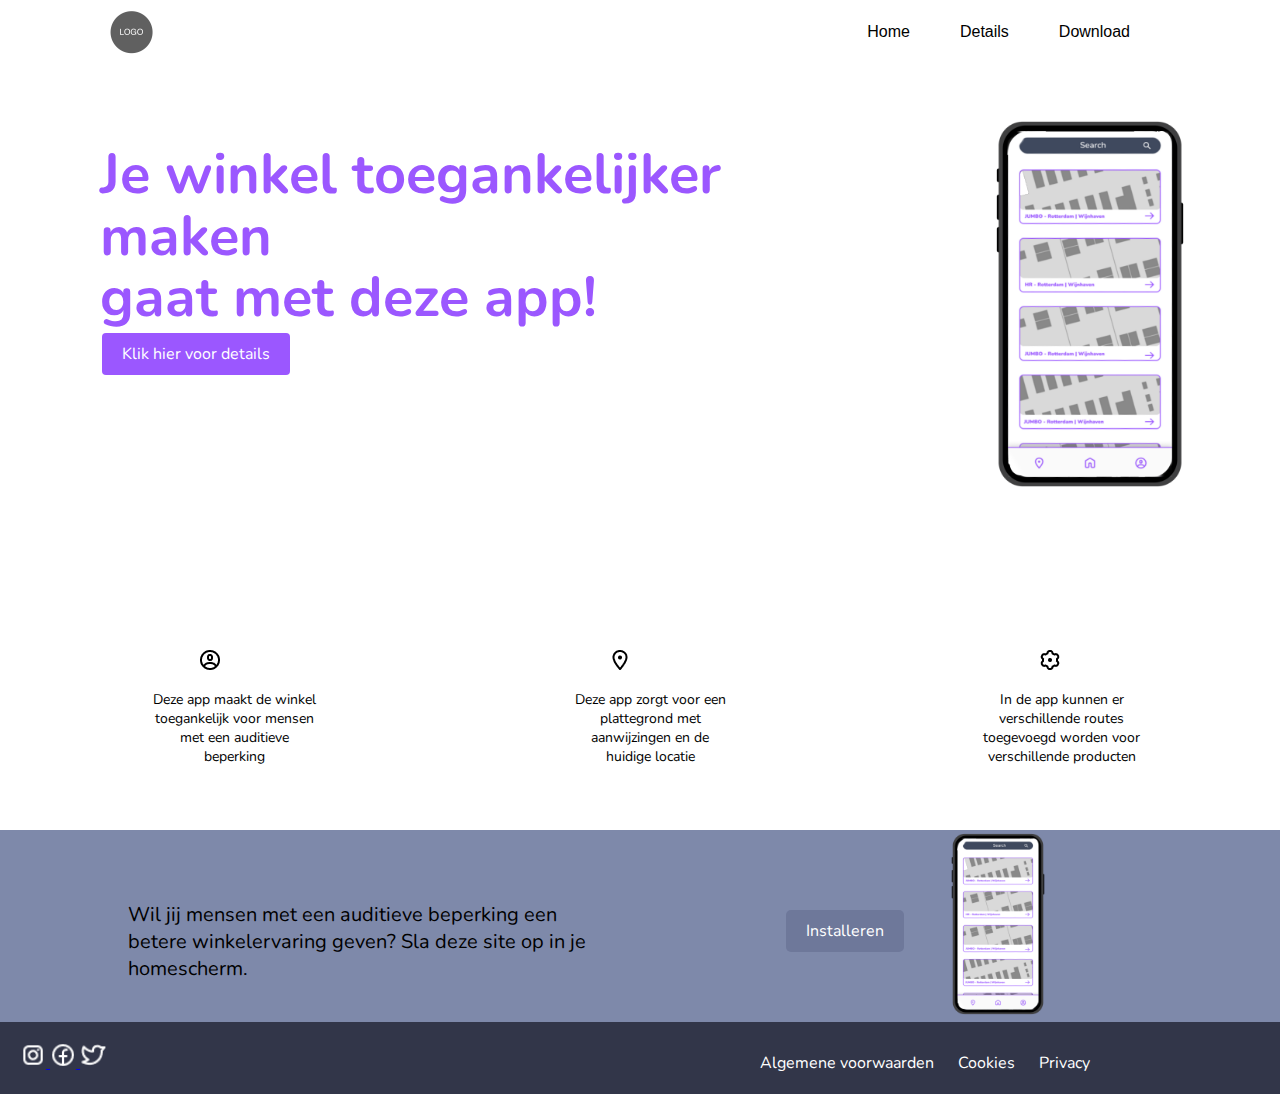
==== index.html @ b3289012 "Initial commit" ====
<!doctype html>
<html lang="en">
<head>
    <meta charset="UTF-8">
    <meta name="viewport" content="width=device-width, user-scalable=no, initial-scale=1.0, maximum-scale=1.0, minimum-scale=1.0">
    <meta http-equiv="X-UA-Compatible" content="ie=edge">
    <link rel="stylesheet" href="css/style.css">
    <script src="js/main.js"></script>
    <title>Document</title>
</head>
<body>
<header id="header">
    <nav>
        <img class="logo" src="img/logo.png">
        <div id="navButtons">
            <a href="" class="selected">Home</a>
            <a href="details.html">Details</a>
            <a href="#download">Download</a>
        </div>
    </nav>
    <div id="first">
        <div id="title">
            <h1>Je winkel toegankelijker maken</h1>
            <h1>gaat met deze app!</h1>
            <a href="details.html" class="detailButton">Klik hier voor details</a>
        </div>
        <div id="phone" class="phone">
            <img src="img/phone.png">
        </div>
    </div>
</header>
<section id="about">
    <div id="accesibility">
        <img src="img/accesibility.png">
        <p>Deze app maakt de winkel toegankelijk voor mensen met een auditieve beperking</p>
    </div>
    <div id="location">
        <img src="img/location.png">
        <p>Deze app zorgt voor een plattegrond met aanwijzingen en de huidige locatie</p>
    </div>
    <div id="settings">
        <img src="img/settings.png">
        <p>In de app kunnen er verschillende routes toegevoegd worden voor verschillende producten</p>
    </div>
</section>
<section id="download">
    <div id="downloadText">
        <p>Wil jij mensen met een auditieve beperking een betere winkelervaring geven? Sla deze site op in je homescherm.</p>
    </div>
    <div id="downloadImg">
    <a class="downloadButton" id="downloadButton">Installeren</a>
    </div>
    <div id="phoneImg">
        <img src="img/phone.png" alt="Smartphone">
    </div>
</section>

<!-- hidden divs -->
<div id="popup" class="popup">
    <div class="algemeneVoorwaarden">
        <span class="close">&times;</span>
        <h2>Algemene Voorwaarden</h2>
        <p>Lorem Ipsum is simply dummy text of the printing and typesetting industry. Lorem Ipsum has been the industry's standard dummy text ever since the 1500s, when an unknown printer took a galley of type and scrambled it to make a type specimen book. It has survived not only five centuries, but also the leap into electronic typesetting, remaining essentially unchanged. It was popularised in the 1960s with the release of Letraset sheets containing Lorem Ipsum passages, and more recently with desktop publishing software like Aldus PageMaker including versions of Lorem Ipsum.</p>
    </div>
</div>


<footer>
    <div id="footerContainer">
        <div id="socialMedia">
            <a href="https://www.instagram.com/">
                <img src="img/instagram.png">
            </a>
            <a href="https://www.facebook.com/">
                <img src="img/facebook.png">
            </a>
            <a href="https://twitter.com/">
                <img src="img/twitter.png">
            </a>
        </div>
        <div id="cookies">
            <a class="link terms">Algemene voorwaarden</a>
            <a class="link cookies">Cookies</a>
            <a class="link privacy">Privacy</a>

        </div>
    </div>
</footer>
</body>
</html>
---- css/style.css ----
@import url('https://fonts.googleapis.com/css2?family=Nunito:ital,wght@0,200..1000;1,200..1000&display=swap');

body {
    margin: 0;
    background-color: white;
}

p {
    font-family: "Nunito", sans-serif;
}

h1 {
    font-family: "Nunito", sans-serif;
    font-size: 56px;
    color: #9B57FF;
}

a {
    font-family: "Nunito", sans-serif;
}

header {
    background-color: #ffffff;
    padding-bottom: 100px;
}


.detailButton {
    background-color: #9B57FF;
    border: none;
    color: white;
    padding: 10px 20px;
    text-align: center;
    text-decoration: none;
    display: inline-block;
    font-size: 16px;
    margin: 4px 2px;
    cursor: pointer;
    border-radius: 4px;
    transition-duration: 0.4s;
}

.detailButton:hover {
    background-color: #2696D6;
}

nav {
    display: flex;
    justify-content: space-between;
}

nav img {
    padding-left: 100px;
    width: 5%;
}

nav a:hover{
    color: #36C1F6;
}

nav div {
    display: flex;
    justify-content: center;
    align-items: center;
    margin-right: 100px;
}

nav div a {
    margin-right: 50px;
    text-decoration: none;
    color: black;
    font-family: sans-serif;
}

#first {
    display: flex;
    justify-content: space-between;
}

h1 {
    margin: 0;
    line-height: 61.6px;
}

#title {
    margin-top: 80px;
    margin-left: 100px;
}

#phone img {
    margin-top: 50px;
    width: 100%;
}

#phone {
    width: 30%;
}

#map img{
    width: 60%;
    margin-top: 80px;
}

#about {
    padding-top: 50px;
    padding-bottom: 50px;
    display: flex;
    justify-content: center;
    align-items: center;
    text-align: center;
}

#about p{
    margin-left: 150px;
    font-size: 14px;
    width: 40%;
    text-align: center;
}


#about {
    opacity: 0;
    transition: opacity 1s ease;
}

#about.visible {
    opacity: 1;
}


#download {
    background-color: #7E89AA;
    display: flex;
}

#downloadText {
    width: 100%;
    margin-right: 13%;
    margin-left: 10%;
    margin-top: 4%;
}

#downloadText p {
    font-size: 20px;
}

#downloadImg {
    margin-top: 7%;
    position: relative;
}

#downloadImg img {
    width: 300px;
}

.downloadButton {
    background-color: #6E789A;
    color: white;
    padding: 10px 20px;
    border: none;
    border-radius: 5px;
    cursor: pointer;
    transition: background-color 0.3s ease;
}

.downloadButton:hover {
    background-color: #6E789F;
}

#phoneImg img {
    width: 50%;
}

footer {
    background-color: #323649;
    padding: 20px;
    color: #ffffff;
}

footer img{
    filter: brightness(0) invert(1);

}
footer p {
    margin: 0;

}

#socialMedia {
    width: 30%;
}

#socialMedia img {
    width: 7%;
}

#footerContainer {
    display: flex;
}

#downloadImgs {
    display: flex;
}

#cookies {
    margin-left: auto;
    margin-right: 150px;
    margin-top: 10px;
}

#cookies a {
    margin-right: 20px;
}

.topHalf, .bottomHalf {
    position: absolute;
    width: 100%;
    height: 50%;
}

.topHalf {
    top: 0;
}

.bottomHalf {
    bottom: 0;
}

.popup {
    display: none;
    position: fixed;
    top: 0;
    left: 0;
    width: 100%;
    height: 100%;
    background-color: rgba(0, 0, 0, 0.5);
    z-index: 999;
}

.algemeneVoorwaarden {
    position: absolute;
    top: 50%;
    left: 50%;
    transform: translate(-50%, -50%);
    background-color: #fff;
    padding: 20px;
    border-radius: 10px;
    box-shadow: 0 0 10px rgba(0, 0, 0, 0.3);
}

.close {
    position: absolute;
    top: 10px;
    right: 10px;
    cursor: pointer;
}



@media only screen and (max-width: 768px) {
    h1 {
        font-size: 26px;
        margin-left: 20px;
    }

    nav {
        height: 50px;
    }

    nav div {
        margin-right: 20px;
    }

    nav div a {
        margin-right: 20px;
    }

    nav img {
        width: 50px;
    }

    #phone img {
        margin-top: 100px;
        width: 100%;
    }

    #title {
        margin-left: auto;
        margin-right: auto;
    }

    #phone {
        width: 100%;
    }

    #about img {
        width: 100%;
    }

    #about p{
        width: 20px;
    }
    #downloadImg img {
        width: 100%;
        margin-top: 40%;
    }

    #phoneImg img {
        width: 100%;
    }

    #downloadText {
        width: 50%;
        margin-left: 10%;
        margin-right: 10%;
    }


    #socialMedia {
        width: 30%;
    }

    #socialMedia img {
        width: 20%;
    }

    #download {
        display: flex;
        flex-direction: column;
    }

    #cookies {
        margin-left: auto;
        margin-right: auto;
        margin-top: 10px;
    }

    #cookies a {
        margin-right: 0;
    }

    #map{
        display: none;
    }
}


/* detail page */

.detailTitle{
    margin-top: 40px;
    margin-left: 20px;
}
#detailTitle{
    margin-top: 80px;
    margin-left: 100px;
    width: 50%;
}
.detail{
    width: 80%;
    margin-left: 20px;
}

.detailPhone{
    width: 60%;
}
.detailPhone img{
    margin-top: 30px;
    width: 70%;
    margin-left: 230px;
}
main{
    background-color: #7E89AA;
    margin: 0;
}


h6{
    font-family: "Nunito", sans-serif;
    font-size: 20px;
    margin: 0;
    margin-left: 0px;
}
.map {
    display: flex;
    justify-content: space-around;
    align-items: center;
}

.mapDetail {
    text-align: center;
    flex: 1;
    padding: 20px;
}

.detailMap {
    width: 100%;
    max-width: 200px;
}

.map h6 {
    margin-top: 10px;
}
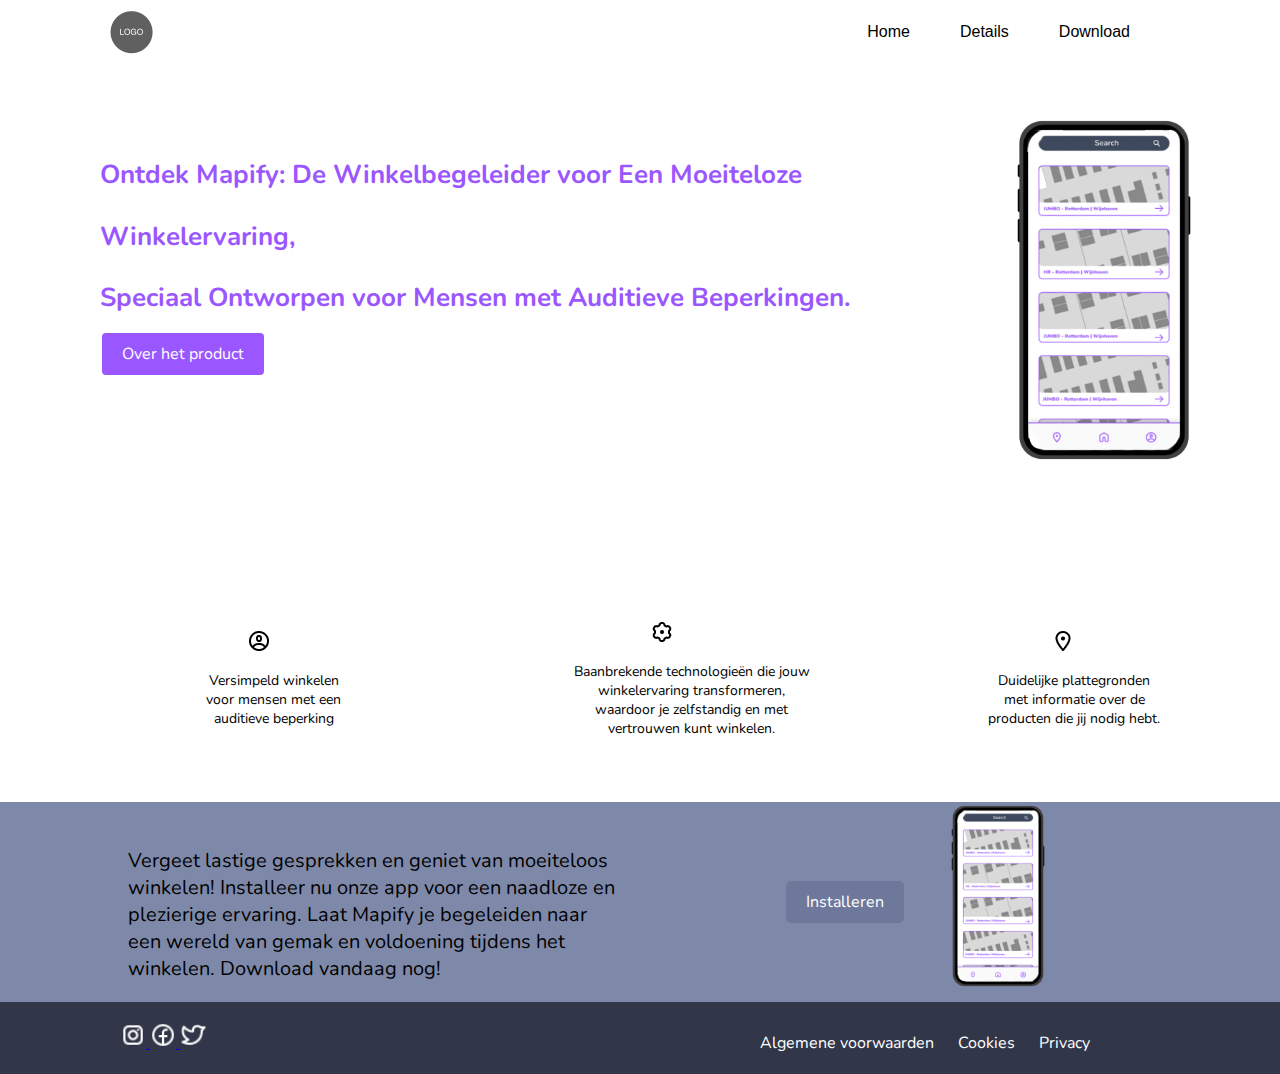
==== commit 87ae5952: "laatste" ====
--- a/index.html
+++ b/index.html
@@ -20,9 +20,9 @@
     </nav>
     <div id="first">
         <div id="title">
-            <h1>Je winkel toegankelijker maken</h1>
-            <h1>gaat met deze app!</h1>
-            <a href="details.html" class="detailButton">Klik hier voor details</a>
+            <h1>Ontdek Mapify: De Winkelbegeleider voor Een Moeiteloze Winkelervaring,</h1>
+            <h1> Speciaal Ontworpen voor Mensen met Auditieve Beperkingen.</h1>
+            <a href="details.html" class="detailButton">Over het product</a>
         </div>
         <div id="phone" class="phone">
             <img src="img/phone.png">
@@ -32,20 +32,21 @@
 <section id="about">
     <div id="accesibility">
         <img src="img/accesibility.png">
-        <p>Deze app maakt de winkel toegankelijk voor mensen met een auditieve beperking</p>
+        <p>Versimpeld winkelen voor mensen met een auditieve beperking
+        </p>
+    </div>
+    <div id="settings">
+        <img src="img/settings.png">
+        <p>Baanbrekende technologieën die jouw winkelervaring transformeren, waardoor je zelfstandig en met vertrouwen kunt winkelen.</p>
     </div>
     <div id="location">
         <img src="img/location.png">
-        <p>Deze app zorgt voor een plattegrond met aanwijzingen en de huidige locatie</p>
-    </div>
-    <div id="settings">
-        <img src="img/settings.png">
-        <p>In de app kunnen er verschillende routes toegevoegd worden voor verschillende producten</p>
+        <p>Duidelijke plattegronden met informatie over de producten die jij nodig hebt.</p>
     </div>
 </section>
 <section id="download">
     <div id="downloadText">
-        <p>Wil jij mensen met een auditieve beperking een betere winkelervaring geven? Sla deze site op in je homescherm.</p>
+        <p>Vergeet lastige gesprekken en geniet van moeiteloos winkelen! Installeer nu onze app voor een naadloze en plezierige ervaring. Laat Mapify je begeleiden naar een wereld van gemak en voldoening tijdens het winkelen. Download vandaag nog!</p>
     </div>
     <div id="downloadImg">
     <a class="downloadButton" id="downloadButton">Installeren</a>
--- a/css/style.css
+++ b/css/style.css
@@ -11,7 +11,7 @@
 
 h1 {
     font-family: "Nunito", sans-serif;
-    font-size: 56px;
+    font-size: 26px;
     color: #9B57FF;
 }
 
@@ -111,7 +111,7 @@
 }
 
 #about p{
-    margin-left: 150px;
+    margin-left: 200px;
     font-size: 14px;
     width: 40%;
     text-align: center;
@@ -127,6 +127,21 @@
     opacity: 1;
 }
 
+#accesibility img{
+    margin-left: 150px;
+}
+
+#location p{
+    margin-left: 0px;
+    width: 60%;
+}
+
+#location img{
+    margin-right: 140px;
+}
+#settings img{
+    margin-right: 30px;
+}
 
 #download {
     background-color: #7E89AA;
@@ -137,7 +152,7 @@
     width: 100%;
     margin-right: 13%;
     margin-left: 10%;
-    margin-top: 4%;
+    margin-top: 2%;
 }
 
 #downloadText p {
@@ -188,6 +203,7 @@
 
 #socialMedia {
     width: 30%;
+    margin-left: 100px;
 }
 
 #socialMedia img {
@@ -348,6 +364,7 @@
 /* detail page */
 
 .detailTitle{
+    font-size: 56px;
     margin-top: 40px;
     margin-left: 20px;
 }
